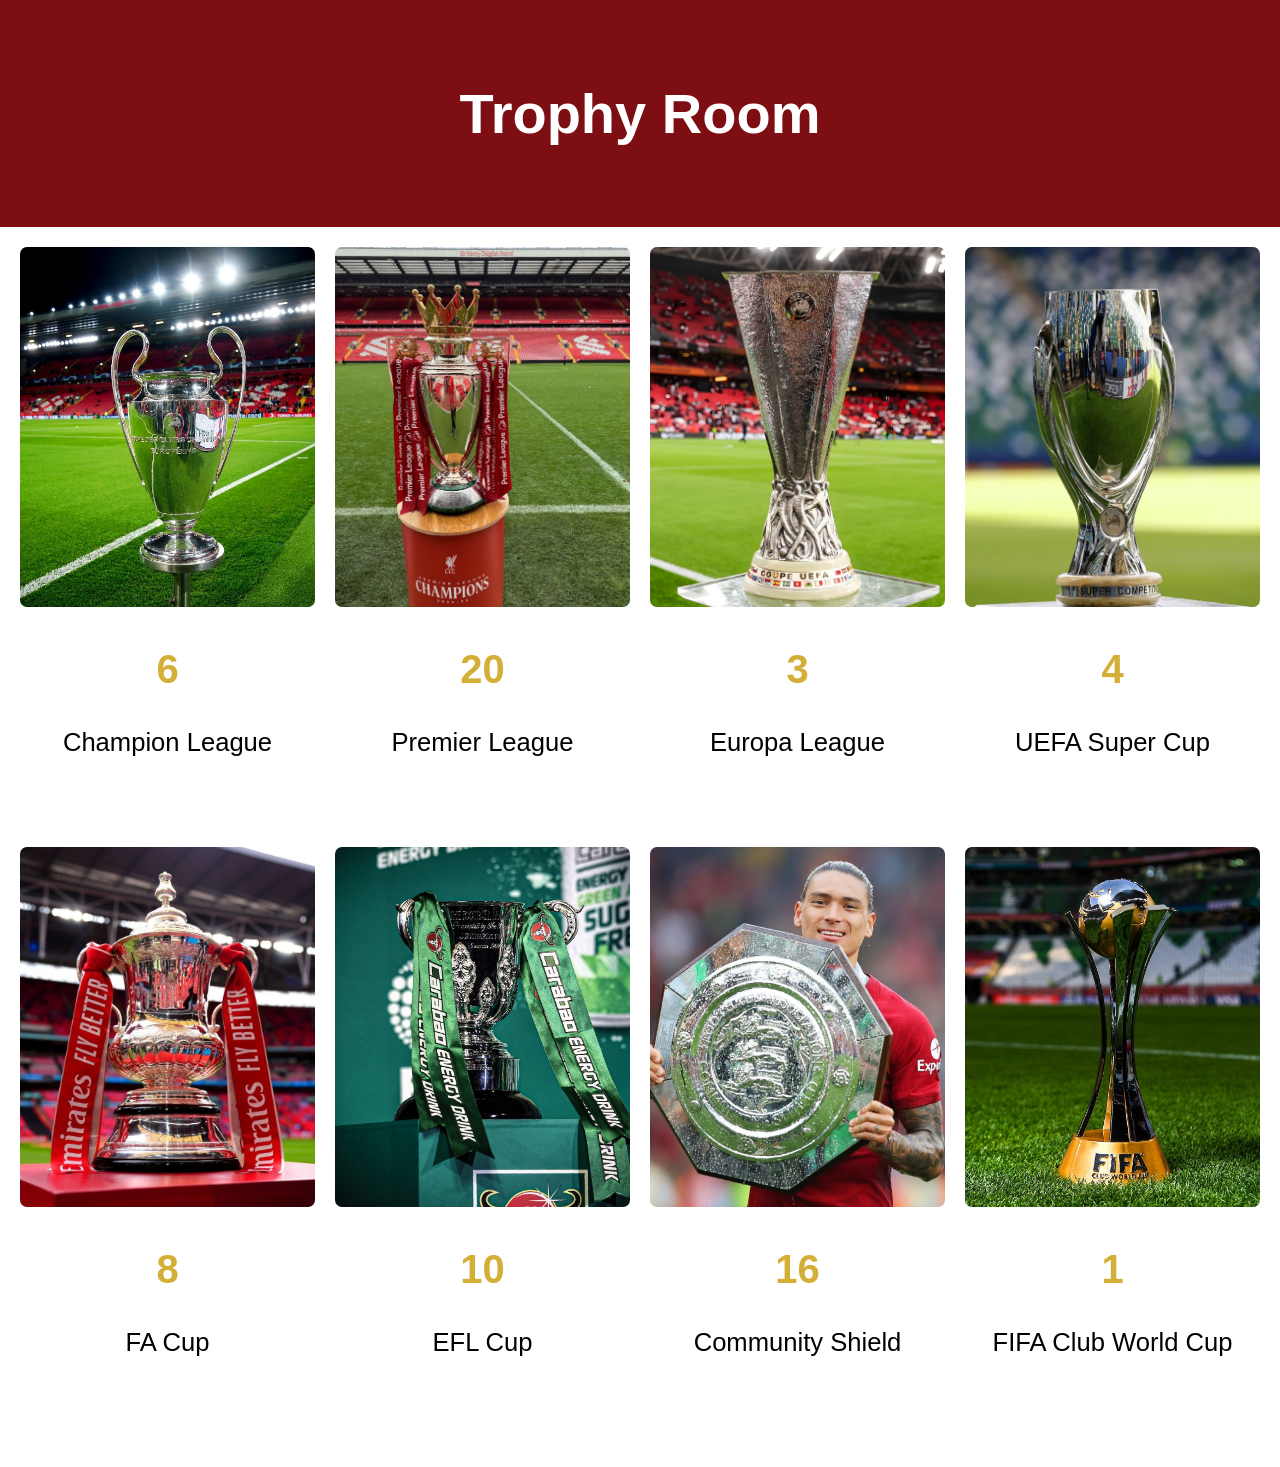
==== trophy-mobile.html @ b9212866 "finished displaying all trophies in another page in mobile view" ====
<!doctype html>
<html lang="en">
  <head>
    <meta charset="UTF-8" />
    <meta name="viewport" content="width=device-width, initial-scale=1.0" />
    <title>Trophy Room Mobile</title>
    <link rel="stylesheet" href="css/trophy-mobile.css" />
    <link rel="stylesheet" href="css/general.css">
  </head>
  <body>
    <section class="trophy-page">
      <div class="trophy-title">
        <h3 class="title-name">Trophy Room</h3>
      </div>

      <div class="trophy-container"></div>
    </section>

    <script src="js/trophy.js"></script>
  </body>
</html>
---- css/trophy-mobile.css ----
.trophy-page {
  display: flex;
  flex-direction: column;
}

.trophy-title {
  background-color: var(--red);
  text-align: center;
  padding: 25px 0;
}

.trophy-title .title-name {
  font-size: 3.5rem;
  color: white;
}

.trophy-container {
  margin: 20px;
  display: grid;
  grid-template-columns: 1fr 1fr 1fr 1fr;
  column-gap: 20px;
}

.errMsg {
  grid-template-columns: 1fr;
  text-align: center;
}

.trophy-card {
  height: 600px;
}

/* FadeIn animation */
.fade-in {
  opacity: 0;
  transform: translateY(30px);
  transition:
    opacity 0.8s ease,
    transform 0.8s ease;
}

.fade-in.show {
  opacity: 1;
  transform: translateY(0);
}

.trophy-thumbnail {
  width: 100%;
  height: 60%;
  overflow: hidden;
  border-radius: 7px;
}

.trophy-image {
  width: 100%;
  height: 100%;
  object-fit: cover;
  object-position: center;
  cursor: pointer;
  transition: transform 0.3s ease;
}

.trophy-image:hover {
  transform: scale(1.06);
}

.trophy-info {
  width: 100%;
  display: flex;
  flex-direction: column;
  justify-content: center;
  align-items: center;
  padding: 30px 0;
}

.trophy-number {
  font-size: 2.5rem;
  color: var(--gold);
  font-weight: bold;
  margin: 10px 0;
}

.trophy-name {
  font-size: 1.6rem;
  white-space: nowrap;
}

/* Desktop */
@media (max-width: 1000px) {
  .trophy-container {
    grid-template-columns: 1fr 1fr 1fr 1fr;
  }
}

/* Small laptops */
@media (max-width: 1000px) {
  .trophy-container {
    grid-template-columns: 1fr 1fr 1fr;
  }
}

/* Tablets */
@media (max-width: 800px) {
  .trophy-container {
    grid-template-columns: 1fr 1fr;
  }
}

/* Mobile */
@media (max-width: 600px) {
  .trophy-container {
    margin-top: 20px;
    display: grid;
    grid-template-columns: 1fr;
    column-gap: 20px;
  }

  .trophy-title {
    padding: 10px 0;
  }

  .trophy-title .title-name {
    white-space: nowrap;
    font-size: 2rem;
  }
}
---- css/general.css ----
body {
  margin: 0;
  padding: 0;
  font-family: Arial, Helvetica, sans-serif;
  box-sizing: border-box;
}

:root {
    --red: #7D0E13;
    --gold: #D4AF37;
    --green: #00967F;
}
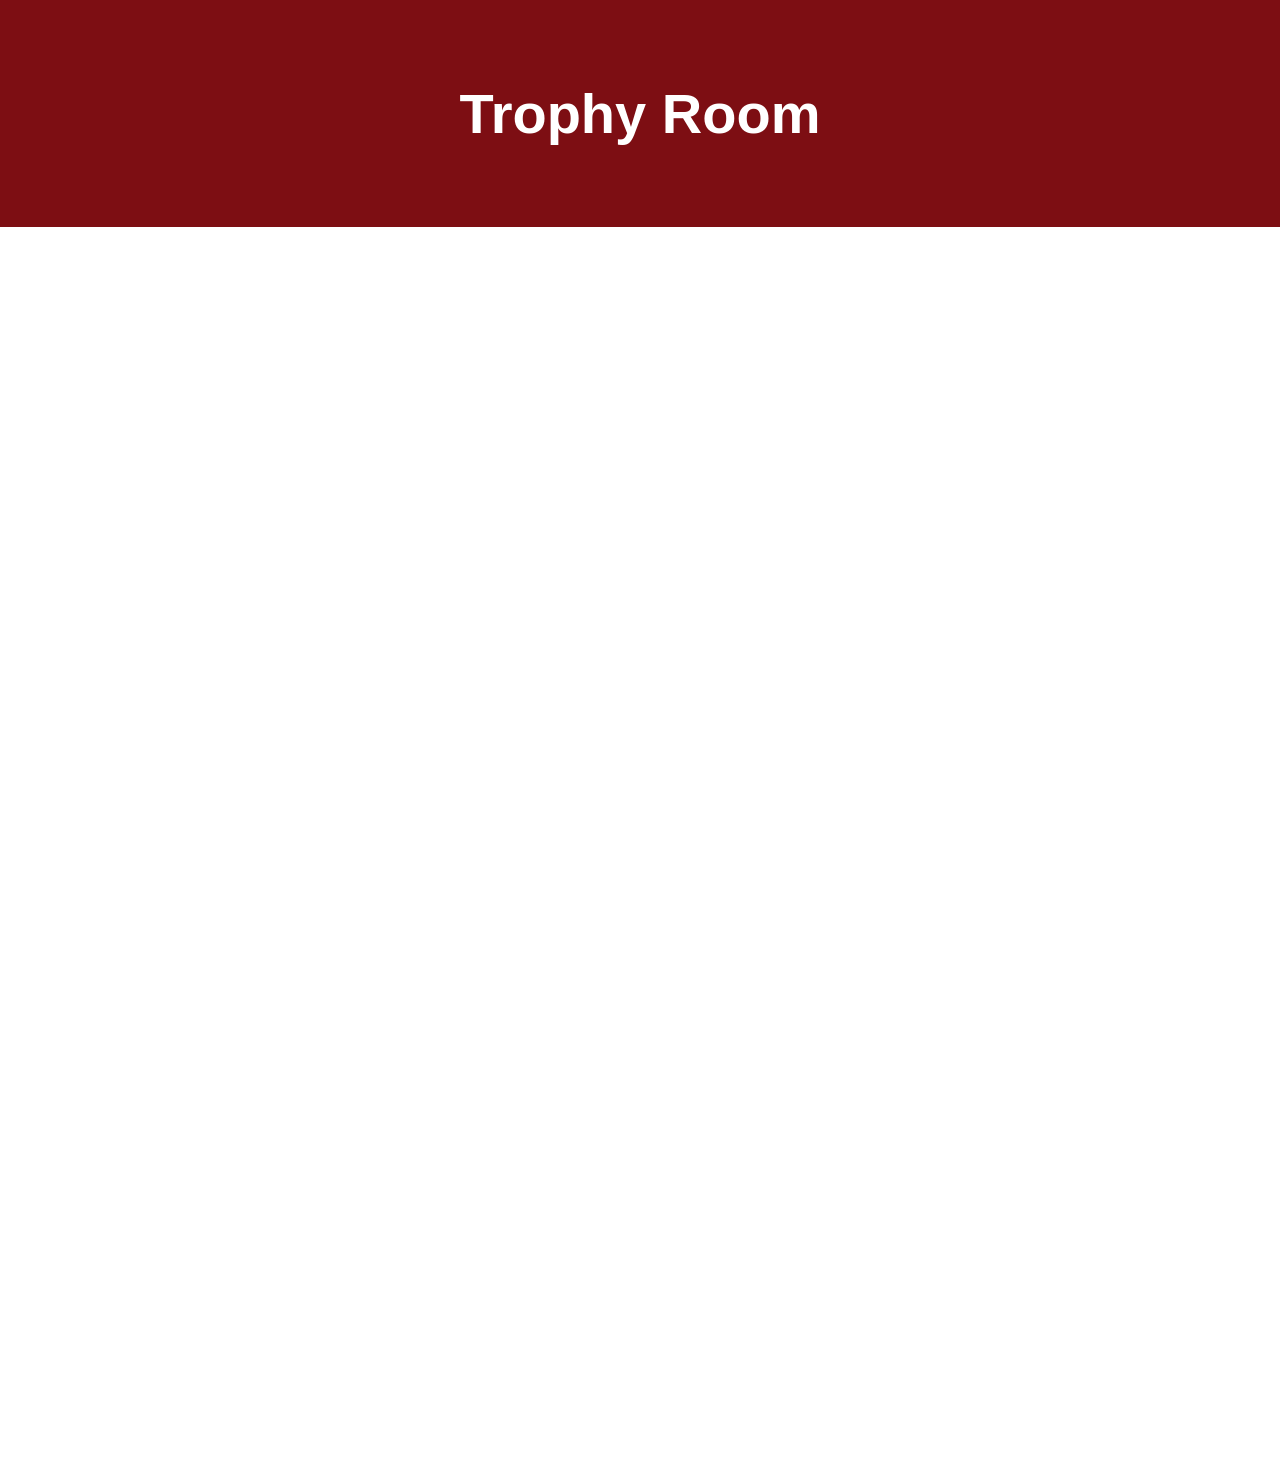
==== commit 8333679b: "finished history section including for mobile view" ====
--- a/trophy-mobile.html
+++ b/trophy-mobile.html
@@ -5,11 +5,11 @@
     <meta name="viewport" content="width=device-width, initial-scale=1.0" />
     <title>Trophy Room Mobile</title>
     <link rel="stylesheet" href="css/trophy-mobile.css" />
-    <link rel="stylesheet" href="css/general.css">
+    <link rel="stylesheet" href="css/general.css" />
   </head>
   <body>
     <section class="trophy-page">
-      <div class="trophy-title">
+      <div class="trophy-title fade-in">
         <h3 class="title-name">Trophy Room</h3>
       </div>
 
--- a/css/general.css
+++ b/css/general.css
@@ -6,7 +6,7 @@
 }
 
 :root {
-    --red: #7D0E13;
-    --gold: #D4AF37;
-    --green: #00967F;
-}+  --red: #7d0e13;
+  --gold: #d4af37;
+  --green: #00967f;
+}
